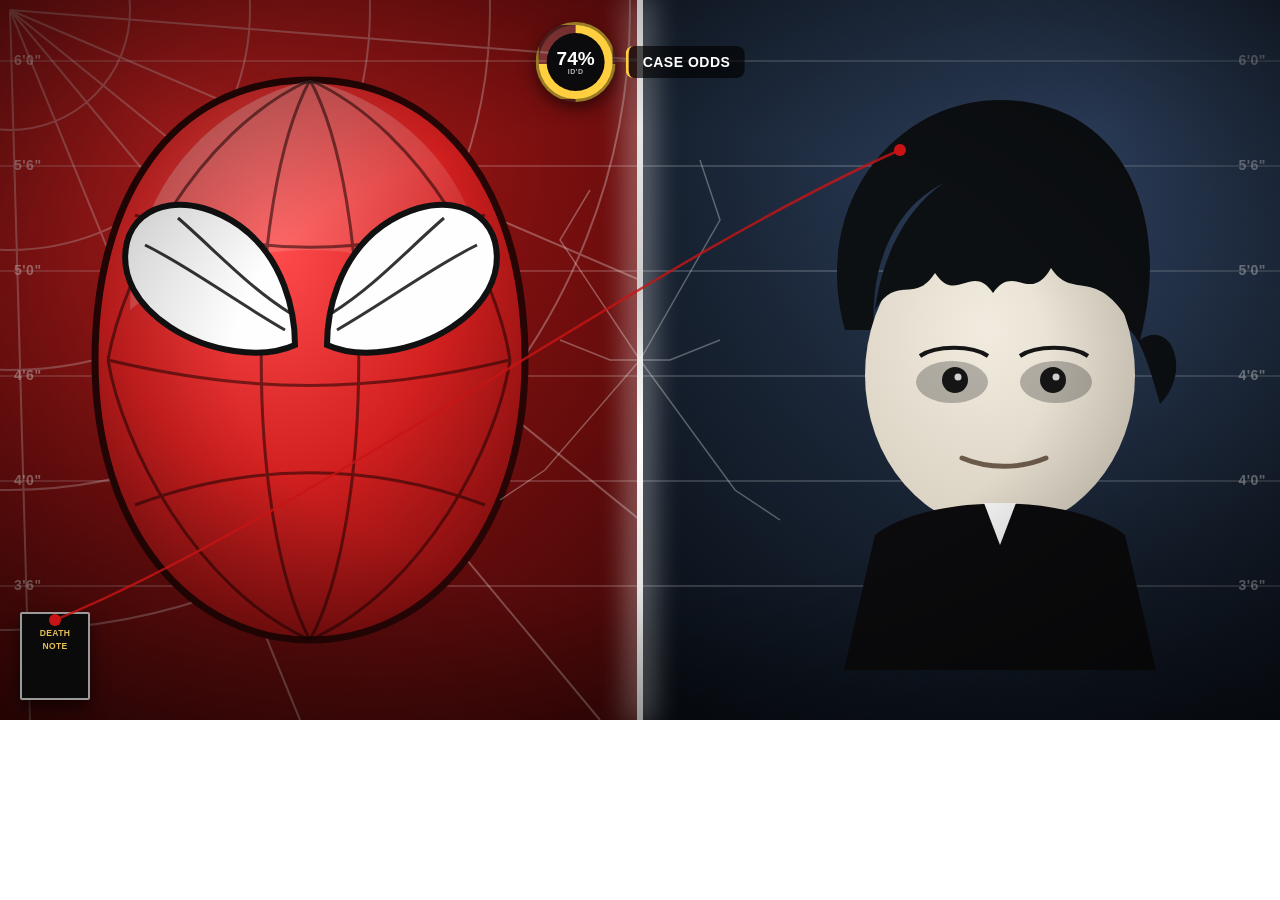
==== assets/thumbnails/could-l-catch-spiderman-thumb-v2.html @ 07ec27b0 "Add v2 thumbnail with Logic Nexus's own signature hook Builds on the split-mugshot format but adds a" ====
<!doctype html>
<html>
<head>
<meta charset="utf-8">
<style>
  html,body{margin:0;padding:0;}
  .frame{
    width:1280px;height:720px;position:relative;overflow:hidden;
    font-family:Arial,Helvetica,sans-serif;
    background:#050505;
  }
  .half{ position:absolute; top:0; width:640px; height:720px; overflow:hidden; }
  .left{ left:0; background:radial-gradient(circle at 28% 18%, #c21f1f 0%, #7a0f0f 50%, #3a0606 100%); }
  .right{ left:640px; background:radial-gradient(circle at 72% 18%, #34496b 0%, #182333 55%, #060a10 100%); }

  .ruler-line{ position:absolute; left:0; right:0; height:2px; background:rgba(255,255,255,0.16); }
  .ruler-label{
    position:absolute; left:14px; color:rgba(255,255,255,0.45); font-size:14px; font-weight:700;
    transform:translateY(-50%); letter-spacing:0.5px;
  }
  .right .ruler-label{ left:auto; right:14px; }

  .web{ position:absolute; inset:0; opacity:0.28; }

  .seam{
    position:absolute; left:637px; top:0; width:6px; height:720px;
    background:linear-gradient(to bottom, #fff, #ccc 40%, #fff 60%, #ccc 100%);
    box-shadow:0 0 30px 6px rgba(255,255,255,0.55);
    z-index:6;
  }

  .mask-wrap{ position:absolute; left:40px; top:50px; width:540px; height:620px; z-index:3; }
  .l-wrap{ position:absolute; right:20px; top:60px; width:540px; height:610px; z-index:3; }

  .vignette{
    position:absolute; inset:0; z-index:8; pointer-events:none;
    background:radial-gradient(ellipse at center, rgba(0,0,0,0) 45%, rgba(0,0,0,0.55) 100%);
  }
  .grain{ position:absolute; inset:0; z-index:9; opacity:0.06; mix-blend-mode:overlay; }

  .cracks{ position:absolute; inset:0; z-index:7; opacity:0.5; pointer-events:none; }

  .icon{
    position:absolute; left:20px; bottom:20px; z-index:10;
    width:66px; height:84px; background:#0a0a0a; border:2px solid #9a9a9a;
    border-radius:2px; box-shadow:0 8px 18px rgba(0,0,0,0.6);
  }
  .icon:before{
    content:"DEATH\A NOTE"; white-space:pre; position:absolute; top:13px; left:0; right:0;
    text-align:center; color:#e6c15a; font-size:8.5px; font-weight:800; letter-spacing:0.4px; line-height:1.5;
  }

  .stat{
    position:absolute; top:22px; left:50%; transform:translateX(-50%); z-index:12;
    display:flex; align-items:center; gap:10px;
  }
  .stat-ring{
    width:74px; height:74px; border-radius:50%;
    background:conic-gradient(#ffcf3f 0% 74%, rgba(255,255,255,0.15) 74% 100%);
    display:flex; align-items:center; justify-content:center;
    box-shadow:0 6px 16px rgba(0,0,0,0.55);
    border:3px solid rgba(0,0,0,0.4);
  }
  .stat-ring-inner{
    width:58px; height:58px; border-radius:50%; background:#0b0b0d;
    display:flex; flex-direction:column; align-items:center; justify-content:center;
    color:#fff; font-weight:800;
  }
  .stat-ring-inner span:first-child{ font-size:19px; line-height:1; }
  .stat-ring-inner span:last-child{ font-size:7px; letter-spacing:0.5px; opacity:0.7; }
  .stat-caption{
    background:rgba(0,0,0,0.65); color:#fff; font-weight:800; font-size:14px;
    padding:8px 14px; border-radius:8px; letter-spacing:0.5px; text-transform:uppercase;
    border-left:3px solid #ffcf3f;
  }

  .thread{ position:absolute; inset:0; z-index:11; pointer-events:none; }
</style>
</head>
<body>
<div class="frame">

  <div class="half left">
    <svg class="web" viewBox="0 0 640 720" xmlns="http://www.w3.org/2000/svg">
      <g stroke="#ffffff" stroke-width="2" fill="none">
        <circle cx="10" cy="10" r="120"/><circle cx="10" cy="10" r="240"/><circle cx="10" cy="10" r="360"/><circle cx="10" cy="10" r="480"/><circle cx="10" cy="10" r="620"/>
        <line x1="10" y1="10" x2="640" y2="60"/>
        <line x1="10" y1="10" x2="640" y2="280"/>
        <line x1="10" y1="10" x2="640" y2="520"/>
        <line x1="10" y1="10" x2="600" y2="720"/>
        <line x1="10" y1="10" x2="300" y2="720"/>
        <line x1="10" y1="10" x2="30" y2="720"/>
      </g>
    </svg>

    <div class="ruler-line" style="top:60px"></div><div class="ruler-label" style="top:60px">6'0"</div>
    <div class="ruler-line" style="top:165px"></div><div class="ruler-label" style="top:165px">5'6"</div>
    <div class="ruler-line" style="top:270px"></div><div class="ruler-label" style="top:270px">5'0"</div>
    <div class="ruler-line" style="top:375px"></div><div class="ruler-label" style="top:375px">4'6"</div>
    <div class="ruler-line" style="top:480px"></div><div class="ruler-label" style="top:480px">4'0"</div>
    <div class="ruler-line" style="top:585px"></div><div class="ruler-label" style="top:585px">3'6"</div>

    <div class="mask-wrap">
      <svg viewBox="0 0 540 620" xmlns="http://www.w3.org/2000/svg">
        <defs>
          <radialGradient id="maskGrad" cx="42%" cy="30%" r="75%">
            <stop offset="0%" stop-color="#ff4b4b"/>
            <stop offset="55%" stop-color="#d21f1f"/>
            <stop offset="100%" stop-color="#7c0d0d"/>
          </radialGradient>
          <linearGradient id="gloss" x1="0" y1="0" x2="1" y2="1">
            <stop offset="0%" stop-color="#ffffff" stop-opacity="0.35"/>
            <stop offset="100%" stop-color="#ffffff" stop-opacity="0"/>
          </linearGradient>
        </defs>
        <path d="M270 30
                 C 130 30 55 150 55 310
                 C 55 480 150 590 270 590
                 C 390 590 485 480 485 310
                 C 485 150 410 30 270 30 Z"
              fill="url(#maskGrad)" stroke="#280505" stroke-width="7"/>
        <path d="M270 30 C 150 60 90 160 90 260 C 190 180 350 180 450 260 C 450 160 390 60 270 30 Z"
              fill="url(#gloss)"/>
        <g stroke="#1c0303" stroke-width="3" fill="none" opacity="0.55">
          <path d="M270 30 C 205 150 205 470 270 590"/>
          <path d="M270 30 C 335 150 335 470 270 590"/>
          <path d="M95 165 C 210 208 330 208 445 165"/>
          <path d="M68 310 C 210 344 330 344 470 310"/>
          <path d="M95 455 C 210 412 330 412 445 455"/>
          <path d="M270 30 C 155 82 82 228 68 310"/>
          <path d="M270 30 C 385 82 458 228 470 310"/>
          <path d="M270 590 C 155 538 82 394 68 310"/>
          <path d="M270 590 C 385 538 458 394 470 310"/>
        </g>
        <path d="M255 295
                 C 255 262 244 208 200 176
                 C 152 142 98 150 87 192
                 C 79 226 98 256 130 277
                 C 168 302 222 310 255 295 Z"
              fill="#fefefe" stroke="#111" stroke-width="6"/>
        <path d="M287 295
                 C 287 262 298 208 342 176
                 C 390 142 444 150 455 192
                 C 463 226 444 256 412 277
                 C 374 302 320 310 287 295 Z"
              fill="#fefefe" stroke="#111" stroke-width="6"/>
        <g stroke="#111" stroke-width="3" fill="none" opacity="0.85">
          <path d="M105 195 C 148 216 190 248 245 280"/>
          <path d="M138 168 C 175 200 207 236 250 263"/>
          <path d="M437 195 C 394 216 352 248 297 280"/>
          <path d="M404 168 C 367 200 335 236 292 263"/>
        </g>
      </svg>
    </div>
  </div>

  <div class="half right">
    <div class="ruler-line" style="top:60px"></div><div class="ruler-label" style="top:60px">6'0"</div>
    <div class="ruler-line" style="top:165px"></div><div class="ruler-label" style="top:165px">5'6"</div>
    <div class="ruler-line" style="top:270px"></div><div class="ruler-label" style="top:270px">5'0"</div>
    <div class="ruler-line" style="top:375px"></div><div class="ruler-label" style="top:375px">4'6"</div>
    <div class="ruler-line" style="top:480px"></div><div class="ruler-label" style="top:480px">4'0"</div>
    <div class="ruler-line" style="top:585px"></div><div class="ruler-label" style="top:585px">3'6"</div>

    <div class="l-wrap">
      <svg viewBox="0 0 540 610" xmlns="http://www.w3.org/2000/svg">
        <defs>
          <radialGradient id="faceGrad" cx="45%" cy="35%" r="70%">
            <stop offset="0%" stop-color="#f2ece0"/>
            <stop offset="100%" stop-color="#d8d0c0"/>
          </radialGradient>
        </defs>
        <path d="M125 270 C 90 145 175 40 280 40 C 395 40 455 145 420 280
                 C 452 258 472 312 440 344
                 C 420 270 408 258 388 270
                 C 400 185 348 112 274 112
                 C 196 112 148 182 154 270 Z"
              fill="#0d1013"/>
        <ellipse cx="280" cy="315" rx="135" ry="155" fill="url(#faceGrad)"/>
        <g fill="#0d1013">
          <path d="M155 250 C 166 165 218 105 280 105 C 342 105 400 170 405 255
                   C 373 208 352 240 331 208
                   C 310 245 294 202 273 233
                   C 252 202 236 245 215 213
                   C 194 245 178 213 155 250 Z"/>
        </g>
        <ellipse cx="232" cy="322" rx="36" ry="21" fill="#2a2a2a" opacity="0.30"/>
        <ellipse cx="336" cy="322" rx="36" ry="21" fill="#2a2a2a" opacity="0.30"/>
        <circle cx="235" cy="320" r="13" fill="#151515"/>
        <circle cx="333" cy="320" r="13" fill="#151515"/>
        <circle cx="238" cy="317" r="3.5" fill="#fff" opacity="0.8"/>
        <circle cx="336" cy="317" r="3.5" fill="#fff" opacity="0.8"/>
        <path d="M200 296 C 216 285 252 285 268 296" stroke="#151515" stroke-width="4" fill="none"/>
        <path d="M300 296 C 316 285 352 285 368 296" stroke="#151515" stroke-width="4" fill="none"/>
        <path d="M242 398 C 268 409 300 409 326 398" stroke="#6b5a4a" stroke-width="5" fill="none" stroke-linecap="round"/>
        <path d="M155 475 C 208 433 352 433 405 475 L 436 610 L 124 610 Z" fill="#0b0b0d"/>
        <path d="M264 443 L 280 485 L 296 443 Z" fill="#f2f2f2"/>
      </svg>
    </div>
  </div>

  <!-- detective-board red string linking the two case elements -->
  <svg class="thread" viewBox="0 0 1280 720" xmlns="http://www.w3.org/2000/svg">
    <circle cx="55" cy="620" r="6" fill="#c81414"/>
    <circle cx="900" cy="150" r="6" fill="#c81414"/>
    <path d="M55 620 C 300 520 650 260 900 150" stroke="#c81414" stroke-width="2.5" fill="none" opacity="0.8"/>
  </svg>

  <!-- fracture lines radiating from the seam, like the case cracking open -->
  <svg class="cracks" viewBox="0 0 1280 720" xmlns="http://www.w3.org/2000/svg">
    <g stroke="#ffffff" stroke-width="1.5" fill="none" opacity="0.6">
      <path d="M640 360 L 560 240 L 590 190"/>
      <path d="M640 360 L 720 220 L 700 160"/>
      <path d="M640 360 L 545 470 L 500 500"/>
      <path d="M640 360 L 735 490 L 780 520"/>
      <path d="M640 360 L 610 360 L 560 340"/>
      <path d="M640 360 L 670 360 L 720 340"/>
    </g>
  </svg>

  <div class="stat">
    <div class="stat-ring">
      <div class="stat-ring-inner"><span>74%</span><span>ID'D</span></div>
    </div>
    <div class="stat-caption">Case Odds</div>
  </div>

  <div class="vignette"></div>
  <div class="seam"></div>
  <div class="icon"></div>

</div>
</body>
</html>
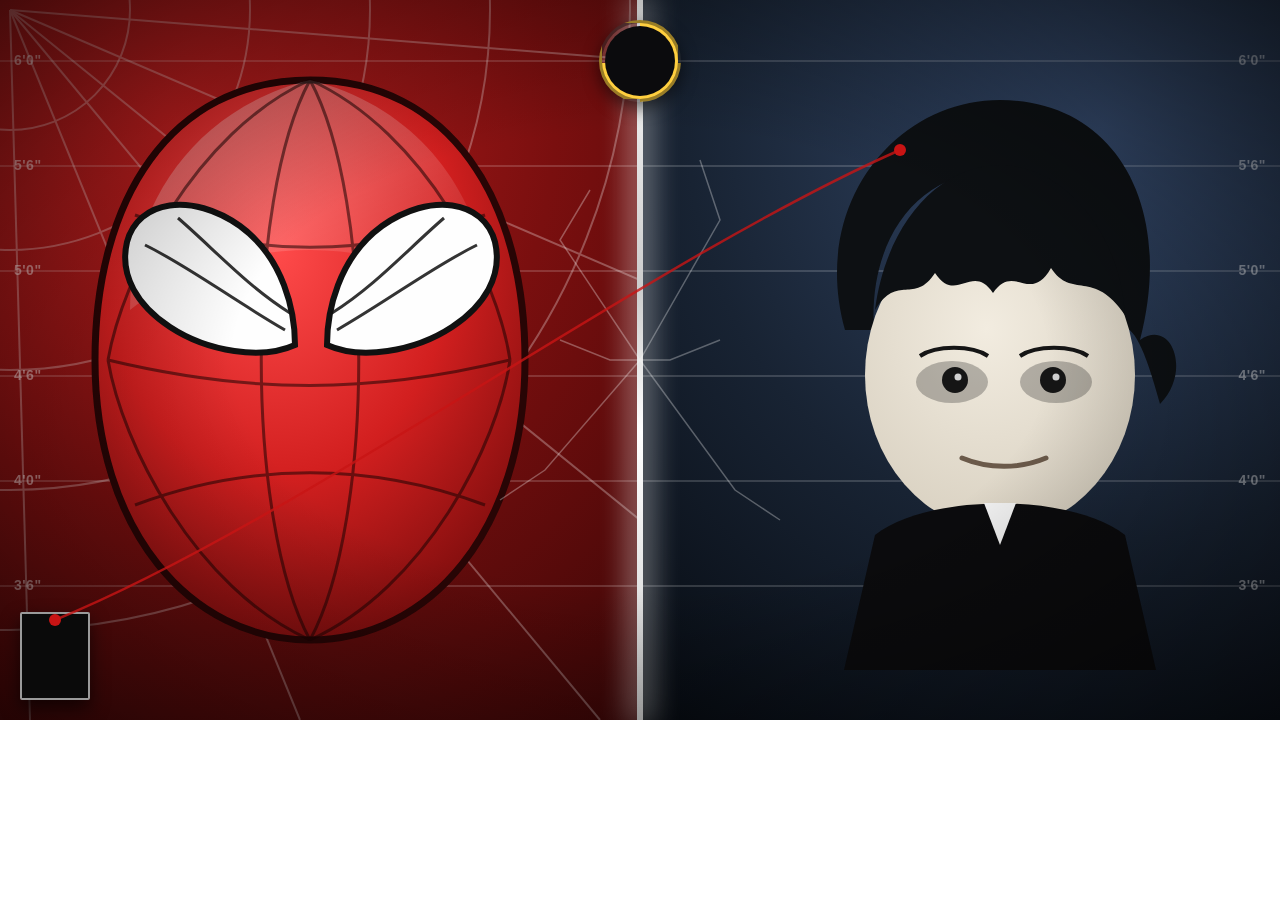
==== commit 759b1b72: "Make v2 thumbnail text-free per reference channel convention" ====
--- a/assets/thumbnails/could-l-catch-spiderman-thumb-v2.html
+++ b/assets/thumbnails/could-l-catch-spiderman-thumb-v2.html
@@ -45,33 +45,15 @@
     width:66px; height:84px; background:#0a0a0a; border:2px solid #9a9a9a;
     border-radius:2px; box-shadow:0 8px 18px rgba(0,0,0,0.6);
   }
-  .icon:before{
-    content:"DEATH\A NOTE"; white-space:pre; position:absolute; top:13px; left:0; right:0;
-    text-align:center; color:#e6c15a; font-size:8.5px; font-weight:800; letter-spacing:0.4px; line-height:1.5;
-  }
-
-  .stat{
-    position:absolute; top:22px; left:50%; transform:translateX(-50%); z-index:12;
-    display:flex; align-items:center; gap:10px;
-  }
   .stat-ring{
-    width:74px; height:74px; border-radius:50%;
+    position:absolute; top:20px; left:50%; transform:translateX(-50%); z-index:12;
+    width:76px; height:76px; border-radius:50%;
     background:conic-gradient(#ffcf3f 0% 74%, rgba(255,255,255,0.15) 74% 100%);
-    display:flex; align-items:center; justify-content:center;
     box-shadow:0 6px 16px rgba(0,0,0,0.55);
     border:3px solid rgba(0,0,0,0.4);
   }
   .stat-ring-inner{
-    width:58px; height:58px; border-radius:50%; background:#0b0b0d;
-    display:flex; flex-direction:column; align-items:center; justify-content:center;
-    color:#fff; font-weight:800;
-  }
-  .stat-ring-inner span:first-child{ font-size:19px; line-height:1; }
-  .stat-ring-inner span:last-child{ font-size:7px; letter-spacing:0.5px; opacity:0.7; }
-  .stat-caption{
-    background:rgba(0,0,0,0.65); color:#fff; font-weight:800; font-size:14px;
-    padding:8px 14px; border-radius:8px; letter-spacing:0.5px; text-transform:uppercase;
-    border-left:3px solid #ffcf3f;
+    position:absolute; inset:3px; border-radius:50%; background:#0b0b0d;
   }
 
   .thread{ position:absolute; inset:0; z-index:11; pointer-events:none; }
@@ -218,12 +200,7 @@
     </g>
   </svg>
 
-  <div class="stat">
-    <div class="stat-ring">
-      <div class="stat-ring-inner"><span>74%</span><span>ID'D</span></div>
-    </div>
-    <div class="stat-caption">Case Odds</div>
-  </div>
+  <div class="stat-ring"><div class="stat-ring-inner"></div></div>
 
   <div class="vignette"></div>
   <div class="seam"></div>
